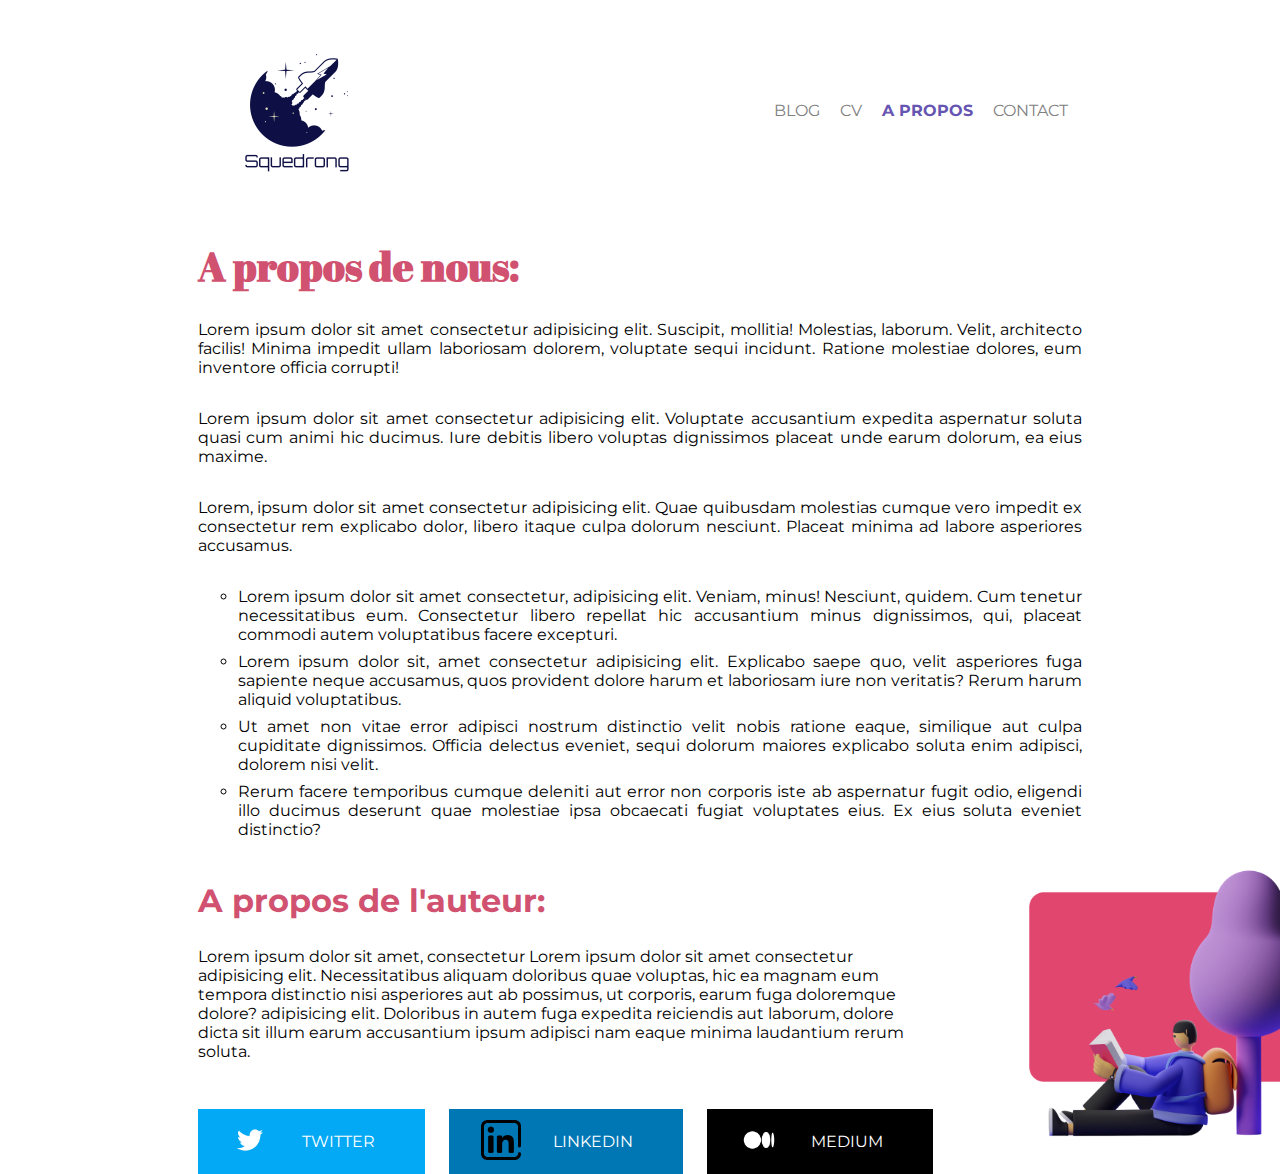
==== apropos.html @ de18105e "first commit" ====
<!DOCTYPE html>
<html lang="en">
<head>
    <meta charset="UTF-8">
    <meta http-equiv="X-UA-Compatible" content="IE=edge">
    <meta name="viewport" content="width=device-width, initial-scale=1.0">
    <link rel="stylesheet" href="àpropos.css">
    <link rel="preconnect" href="https://fonts.googleapis.com">
    <link rel="preconnect" href="https://fonts.gstatic.com" crossorigin>
    <link href="https://fonts.googleapis.com/css2?family=Abril+Fatface&family=Montserrat&display=swap" rel="stylesheet">
    <title>à propos</title>
</head>
<body>
    <header>
        <a href="index.html"><img alt="logo" src="img/logo.png" class="logo"></a>
    <div class="contact">
        <a href="index.html">BLOG</a>
        <a href="https://www.youtube.com/watch?v=dQw4w9WgXcQ" target="_blank">CV</a>
        <a class="gras" href="apropos.html">A PROPOS</a>
        <a href="contact.html">CONTACT</a>
    </div>
</header>
    <main>
        <h1>A propos de nous:</h1>
            <p>Lorem ipsum dolor sit amet consectetur adipisicing elit. Suscipit, mollitia! Molestias, laborum. Velit, architecto facilis! Minima impedit ullam laboriosam dolorem, voluptate sequi incidunt. Ratione molestiae dolores, eum inventore officia corrupti!</p>
            <p>Lorem ipsum dolor sit amet consectetur adipisicing elit. Voluptate accusantium expedita aspernatur soluta quasi cum animi hic ducimus. Iure debitis libero voluptas dignissimos placeat unde earum dolorum, ea eius maxime.</p>
            <p>Lorem, ipsum dolor sit amet consectetur adipisicing elit. Quae quibusdam molestias cumque vero impedit ex consectetur rem explicabo dolor, libero itaque culpa dolorum nesciunt. Placeat minima ad labore asperiores accusamus.</p>
        <ul>
            <li>Lorem ipsum dolor sit amet consectetur, adipisicing elit. Veniam, minus! Nesciunt, quidem. Cum tenetur necessitatibus eum. Consectetur libero repellat hic accusantium minus dignissimos, qui, placeat commodi autem voluptatibus facere excepturi.</li>
            <li>Lorem ipsum dolor sit, amet consectetur adipisicing elit. Explicabo saepe quo, velit asperiores fuga sapiente neque accusamus, quos provident dolore harum et laboriosam iure non veritatis? Rerum harum aliquid voluptatibus.</li>
            <li>Ut amet non vitae error adipisci nostrum distinctio velit nobis ratione eaque, similique aut culpa cupiditate dignissimos. Officia delectus eveniet, sequi dolorum maiores explicabo soluta enim adipisci, dolorem nisi velit.</li>
            <li>Rerum facere temporibus cumque deleniti aut error non corporis iste ab aspernatur fugit odio, eligendi illo ducimus deserunt quae molestiae ipsa obcaecati fugiat voluptates eius. Ex eius soluta eveniet distinctio?</li>
        </ul>
    </main>
    <footer>
        <div>
            <h2 class="rose">A propos de l'auteur:</h2>
            <p>Lorem ipsum dolor sit amet, consectetur Lorem ipsum dolor sit amet consectetur adipisicing elit. Necessitatibus aliquam doloribus quae voluptas, hic ea magnam eum tempora distinctio nisi asperiores aut ab possimus, ut corporis, earum fuga doloremque dolore? adipisicing elit. Doloribus in autem fuga expedita reiciendis aut laborum, dolore dicta sit illum earum accusantium ipsum adipisci nam eaque minima laudantium rerum soluta.</p>
            <div class="reseau">
                <a href="https://twitter.com/?lang=fr" target="_blank"><div class="twitter"><img src="img/twitter.png" alt="twitter"><span>TWITTER</span></div></a>
                <a href="https://www.linkedin.com/feed/" target="_blank"><div class="linkedin"><img src="img/linkedin.png" alt="linkedin"><span>LINKEDIN</span></div></a>
                <a href="https://medium.com/" target="_blank"><div class="medium"><img src="img/medium.png" alt=""><span>MEDIUM</span> </div></a>
        </div>
    </div>
    <div>
        <img alt="illustration" src="img/illustration.png" class="image">
    </div>
</footer>
    
</body>
</html>
---- àpropos.css ----
body{
    font-family: 'Montserrat', sans-serif;
    background-color: white;
    font-size: 1em;
}
header{
    display: flex;
    flex-flow: row nowrap;
    align-items: center;
    justify-content: space-around;
}
div.contact a{
    color: grey;
    text-decoration: none;
    margin-right: 1em; 
}
div.contact a.gras{
    font-weight: bold;
    color:#6655b1;
}
div.contact a:hover{
    color: #6655b1;
    font-weight: bold;
}
.logo{
    width: 100%;
}
main{
    text-align: justify;
    width: 70%;
    margin-left: 15%;
}
h1{
    font-family: 'Abril Fatface';
    color:#d05270;
    font-size: 2.5em;
}
h2,h3{
    color: #3a0ca3;
}
ul{
    list-style:circle;
}
p{
    margin-bottom: 2em;
}
li{
    margin-bottom: 0.5em;
}

/*partie reseau*/
footer{
    display: flex;
    margin-left: 15%;
    flex-flow: row;
    gap: 6em;
    width: 70%;
    height: 300px;
}
div.reseau{
    display: flex;
    margin-top: 3em;
    gap: 1.5em;
}
div.reseau div{
    flex: 1;
    color: white;
    font-size: 1em;
    height: 65px;
    display: flex;
    align-items: center;
}
.rose{
    color: #d05270;
    font-size: 2em;
}
div.reseau a{
    text-decoration: none;
    flex: 1;
}
div.reseau .twitter{
    background-color: #03a9f4;
    padding-right: 50px;
}
div.reseau .linkedin{
    background-color: #0077b5;
    padding-right: 50px;
}

div.reseau .medium{
    background-color: black;
    padding-right: 50px;
}
div.reseau .medium span{
    bottom: 1px;
}
div.reseau img{
    width: 40px;
    margin-left: 2em;
    margin-bottom: 0.1em;
}
div.reseau div span{
    margin-left: 2em;
}
footer h1{
    font-family: 'Montserrat', sans-serif;
}
.image{
    width: 300px;
    height: auto;
}
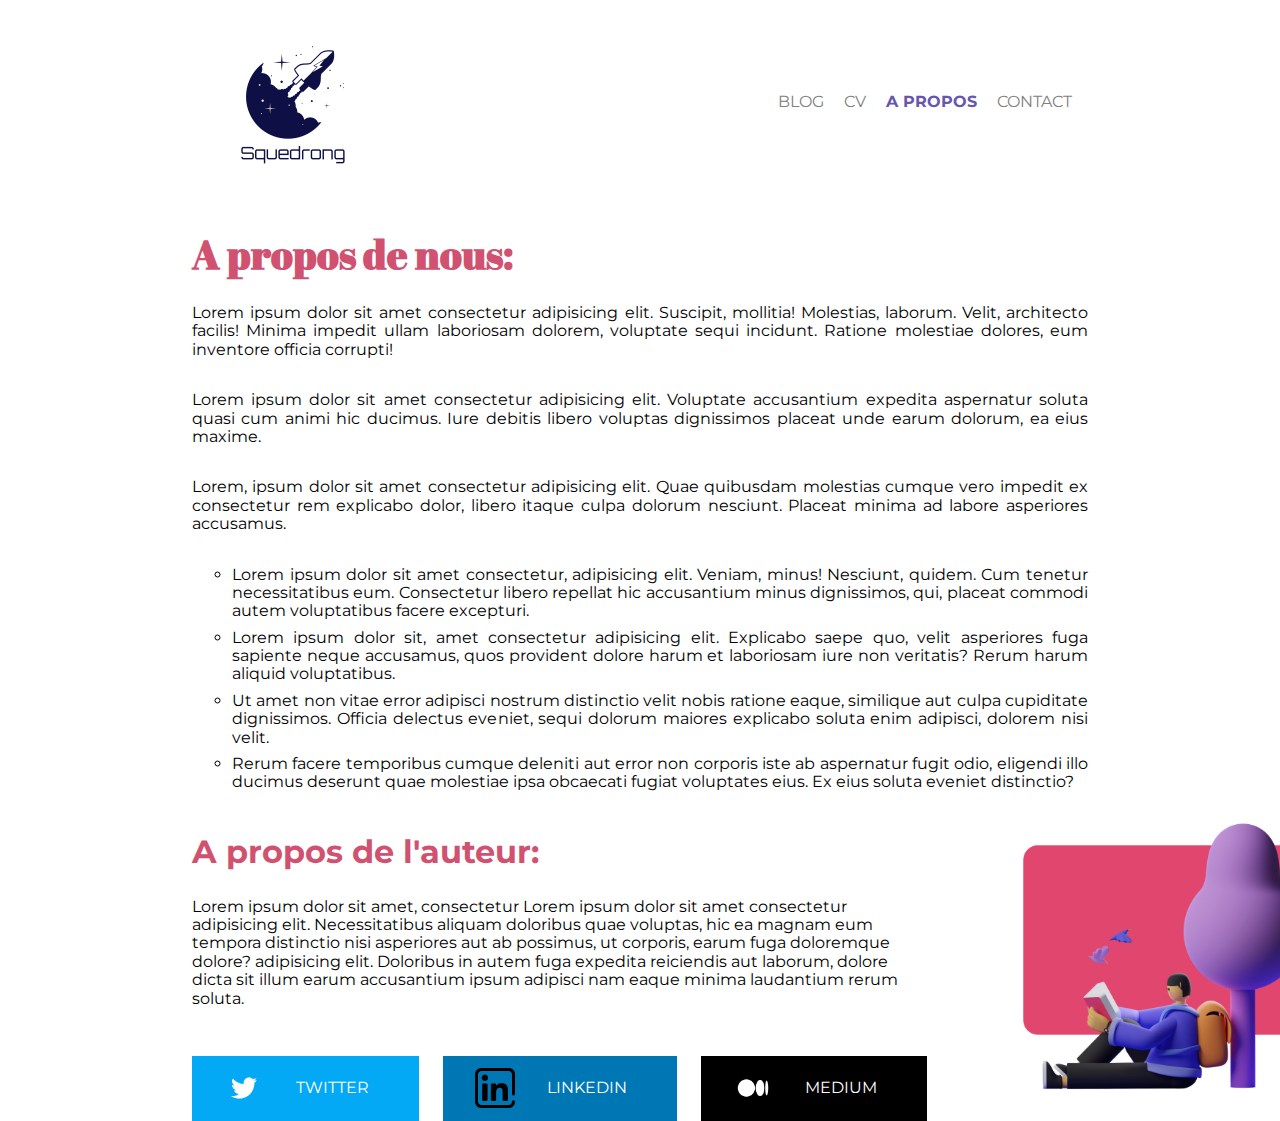
==== commit 1230137e: "nouveau depart" ====
--- a/apropos.html
+++ b/apropos.html
@@ -4,9 +4,12 @@
     <meta charset="UTF-8">
     <meta http-equiv="X-UA-Compatible" content="IE=edge">
     <meta name="viewport" content="width=device-width, initial-scale=1.0">
+    <link rel="stylesheet" href="normalize.css">
+    <link rel="icon" href="img/logo.png">
     <link rel="stylesheet" href="àpropos.css">
     <link rel="preconnect" href="https://fonts.googleapis.com">
     <link rel="preconnect" href="https://fonts.gstatic.com" crossorigin>
+    
     <link href="https://fonts.googleapis.com/css2?family=Abril+Fatface&family=Montserrat&display=swap" rel="stylesheet">
     <title>à propos</title>
 </head>
